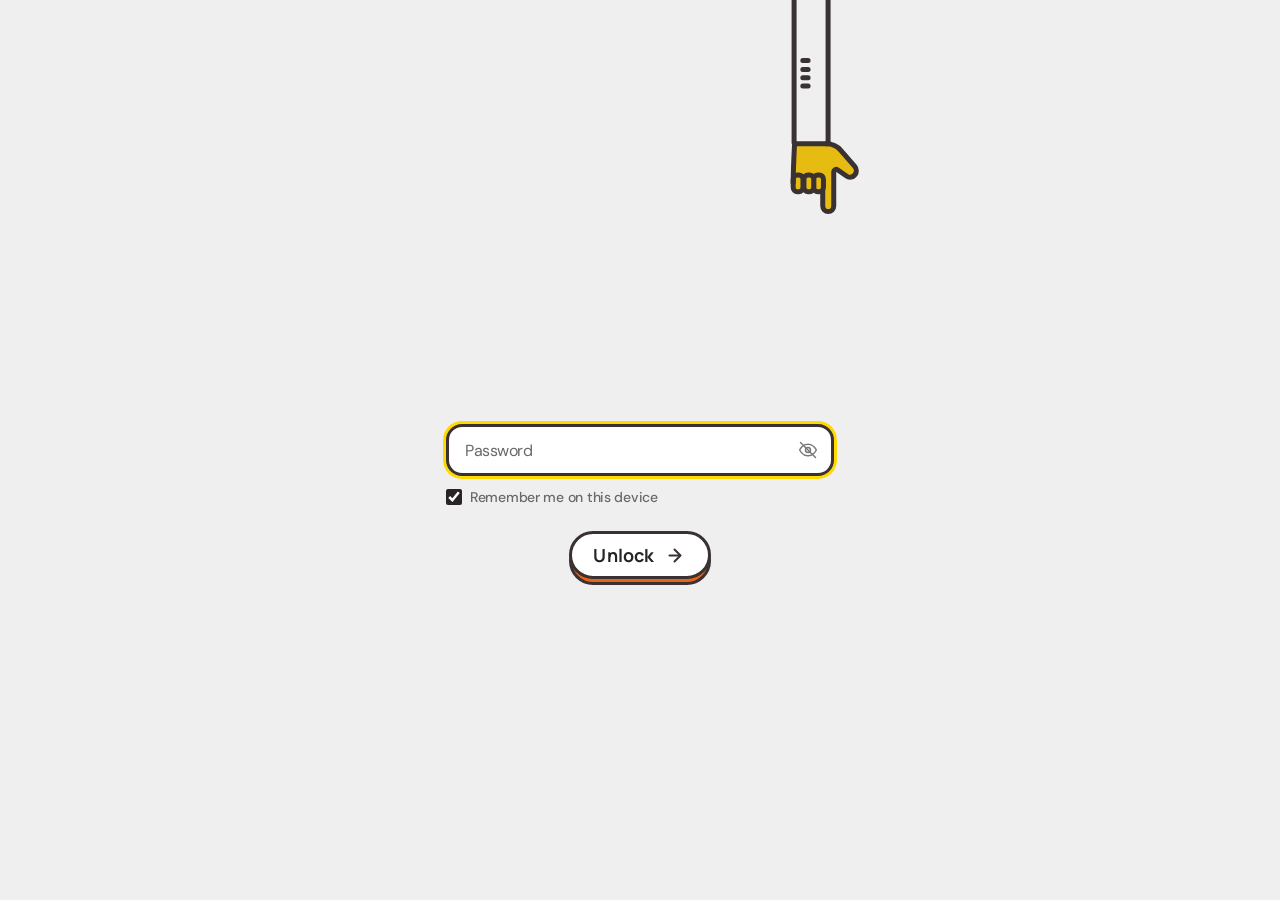
==== index.html @ fb19a721 "Publish encrypted build (2026-10-28 05:25)" ====
<!doctype html>
<html lang="en" class="staticrypt-html">
<head>
<meta charset="utf-8">
<meta name="viewport" content="width=device-width, initial-scale=1">
<meta name="robots" content="noindex, nofollow, noarchive, nosnippet, noimageindex">
<meta name="robots" content="noai, noimageai">
<title>Inken — Portfolio</title>
<link rel="preconnect" href="https://fonts.googleapis.com">
<link rel="preconnect" href="https://fonts.gstatic.com" crossorigin>
<link rel="stylesheet" href="https://fonts.googleapis.com/css2?family=DM+Sans:opsz,wght@9..40,400;9..40,500;9..40,600&family=Gabarito:wght@500;600;700&family=Manrope:wght@700&display=swap">
<link rel="stylesheet" href="css/tokens.css">
<link rel="stylesheet" href="css/typography.css">
<link rel="stylesheet" href="css/buttons.css">
<style>
  /* Layout follows Figma "password" (577:177): an arm reaches down from the top
     of the screen and points at the password field. */
  .hidden { display: none !important; }
  .sr-only { position: absolute; width: 1px; height: 1px; margin: -1px; overflow: hidden; clip: rect(0 0 0 0); white-space: nowrap; }
  body {
    position: relative;
    min-height: 100vh;
    min-height: 100dvh;
    background: var(--bg-main);
    overflow-x: hidden;
  }

  /* The password field sits at the vertical centre of the screen (52px tall,
     so the gate starts 26px above the middle); everything else hangs off it. */
  .gate {
    position: absolute;
    left: 50%;
    top: 50%;
    transform: translate(-50%, -26px);
    width: min(388px, 100vw - 32px);
    padding-bottom: 48px;
  }

  /* Arm: 369×378 drawing above the field; its wrist sits 16px in from the
     field's left edge. The tube's first segment is stretched up to the top
     of the screen in JS. */
  .arm {
    position: absolute;
    left: calc(100% * 16.2 / 388);
    bottom: calc(100% + 14px);
    display: block;
    width: calc(100% * 369.413 / 388);
    height: auto;
    aspect-ratio: 369.413 / 378;
    overflow: visible;
  }

  .field { position: relative; }
  .field input {
    width: 100%; box-sizing: border-box; height: 52px; padding: 0 52px 0 16px;
    font: inherit; font-size: var(--text-body-size); font-weight: var(--weight-regular);
    letter-spacing: var(--text-body-ls); color: var(--fg-header);
    background: var(--bg-white);
    border: 3px solid var(--fg-stroke); border-radius: 16px; outline: none;
  }
  .field input::placeholder { color: var(--fg-body); }
  .field input:focus-visible { box-shadow: 0 0 0 3px var(--brand-yellow-1); }
  .field input[aria-invalid="true"] { border-color: var(--brand-orange-1); }
  .eye {
    position: absolute; top: 0; right: 0; width: 52px; height: 52px;
    border: 0; background: none; cursor: pointer; color: var(--fg-subtitle);
    display: grid; place-items: center;
  }
  .eye:hover { color: var(--fg-header); }
  .eye svg { width: 20px; height: 20px; }
  .eye:focus-visible { outline: 2px solid var(--brand-blue-1); outline-offset: -6px; border-radius: 12px; }

  .error { margin: 8px 0 0; color: var(--brand-orange-1); }
  .error a { color: inherit; text-decoration: underline; text-underline-offset: 2px; }

  .remember { display: flex; align-items: center; gap: 8px; margin-top: 12px; cursor: pointer; }
  .remember input { width: 16px; height: 16px; margin: 0; accent-color: var(--fg-header); }

  .actions { display: flex; justify-content: center; margin-top: 25px; }
  .submit:disabled { opacity: .4; cursor: not-allowed; }

  .loading { position: fixed; inset: 0; display: grid; place-items: center; }
  .spinner { width: 28px; height: 28px; border: 3px solid var(--bg-enhance); border-top-color: var(--fg-header); border-radius: 50%; animation: spin 0.8s linear infinite; }
  @keyframes spin { to { transform: rotate(360deg); } }

</style>
</head>
<body class="staticrypt-body">
  <div id="staticrypt_loading" class="loading"><div class="spinner" aria-label="Loading"></div></div>

  <main id="staticrypt_content" class="gate hidden">
    <h1 class="sr-only">Inken — Portfolio</h1>
    <p class="sr-only">This portfolio contains confidential work. Enter the password to continue.</p>

    <svg class="arm" id="arm" viewBox="0 0 369.413 378" fill="none" aria-hidden="true">
      <!-- tube: a dark stroke with a background-coloured stroke inside reads as an outlined tube -->
      <path class="tube" pathLength="1" stroke="#3A3232" stroke-width="39"/>
      <path class="tube" pathLength="1" stroke="#EFEFEF" stroke-width="29"/>
      <!-- stripes on the tube, revealed as the hand passes them -->
      <g class="stripes" stroke="#3A3232" stroke-width="5" stroke-linecap="round">
        <g><path d="M346.1 53.9164H340.828M346.1 45.8578H340.828M346.1 37.4242H340.828M346.1 28.5004H340.828"/></g>
        <g><path d="M320.244 256.5V261.772M312.186 256.5V261.772M303.752 256.5V261.772M294.828 256.5V261.772"/></g>
        <g><path d="M24.0283 273.56H29.2995M24.0283 281.619H29.2995M24.0283 290.052H29.2995M24.0283 298.976H29.2995"/></g>
      </g>
      <!-- hand, drawn with its wrist centre at the origin, pointing down (+y) -->
      <g id="hand"><g id="hand-poke"><g transform="translate(-20.4 -307.7)" stroke="#3A3232" stroke-width="5" stroke-linecap="round" stroke-linejoin="round">
        <rect x="1.8285" y="307.007" width="33.5749" height="31.5604" fill="#E6BC12" stroke="none"/>
        <path d="M35.3492 307.679L35.6079 307.679C41.2395 307.679 46.5991 310.144 50.3203 314.458L64.0444 330.326C66.041 332.636 66.1537 336.07 64.3097 338.515C62.2733 341.203 58.5322 341.813 55.7795 339.896L46.8047 333.645C45.2128 332.541 43.057 333.699 43.057 335.663L43.057 369.879C43.057 372.987 40.5894 375.5 37.5514 375.5C34.5068 375.5 32.0459 372.981 32.0459 369.879L32.0459 354.85" fill="#E6BC12"/>
        <path d="M27.1639 355.53L28.5472 355.53C30.8687 355.53 32.7508 353.648 32.7508 351.326L32.7508 342.986C32.7508 340.664 30.8687 338.782 28.5472 338.782L27.1639 338.782C24.8423 338.782 22.9603 340.664 22.9603 342.986L22.9603 351.326C22.9603 353.648 24.8423 355.53 27.1639 355.53Z" fill="#E6BC12"/>
        <path d="M17.4475 355.53L18.8308 355.53C21.1524 355.53 23.0344 353.648 23.0344 351.326L23.0344 342.986C23.0344 340.664 21.1524 338.782 18.8308 338.782L17.4475 338.782C15.1259 338.782 13.244 340.664 13.244 342.986L13.244 351.326C13.244 353.648 15.1259 355.53 17.4475 355.53Z" fill="#E6BC12"/>
        <path d="M6.70354 355.53L8.08686 355.53C10.4084 355.53 12.2904 353.648 12.2904 351.326L12.2904 342.986C12.2904 340.664 10.4084 338.782 8.08687 338.782L6.70354 338.782C4.38197 338.782 2.5 340.664 2.5 342.986L2.5 351.326C2.5 353.648 4.38197 355.53 6.70354 355.53Z" fill="#E6BC12"/>
        <path d="M3.843 308.35C3.39533 316.856 2.5 336.687 2.5 347.969" stroke-linecap="butt"/>
        <path d="M3.843 307.679H37.0039" />
      </g></g></g>
    </svg>

    <form id="staticrypt-form" action="#" method="post" novalidate>
      <div class="field">
        <input id="staticrypt-password" type="password" name="password"
               placeholder="Password" aria-label="Password"
               autocomplete="current-password">
        <button type="button" class="eye" id="toggle" aria-label="Show password" title="Show password">
          <svg viewBox="0 0 20 20" fill="none" stroke="currentColor" stroke-width="1.46" stroke-linecap="round" stroke-linejoin="round" aria-hidden="true">
            <path d="M1.667 10s2.916-5.833 8.333-5.833S18.332 10 18.332 10s-2.916 5.833-8.333 5.833S1.667 10 1.667 10Z"/><circle cx="10" cy="10" r="2.5"/>
            <line id="eye-slash" x1="2.5" y1="2.5" x2="17.5" y2="17.5"/>
          </svg>
        </button>
      </div>
      <p id="error" class="error t-label2 hidden" role="alert">That password isn't right. Please try again.</p>
      <p id="insecure" class="error t-label2 hidden" role="alert">This page needs a secure connection to unlock. <a id="secure-link" href="#">Open the secure (https) version</a>.</p>

      <label id="staticrypt-remember-label" class="remember t-label2 hidden">
        <input id="staticrypt-remember" type="checkbox" name="remember" checked>
        Remember me on this device
      </label>

      <div class="actions">
        <button type="submit" class="btn btn--sm submit">Unlock <svg class="btn__icon" viewBox="0 0 24 24" fill="none" stroke="currentColor" stroke-width="2" stroke-linecap="round" stroke-linejoin="round" aria-hidden="true"><path d="M6.5 12.5h10"/><path d="M11.5 6.5l6 6-6 6"/></svg></button>
      </div>
    </form>
  </main>

<script>
  // filled in by staticrypt at build time
  const staticryptInitiator = ((function(){
  const exports = {};
  const cryptoEngine = ((function(){
  const exports = {};
  const { subtle } = crypto;

const IV_BITS = 16 * 8;
const HEX_BITS = 4;
const ENCRYPTION_ALGO = "AES-CBC";

/**
 * Translates between utf8 encoded hexadecimal strings
 * and Uint8Array bytes.
 */
const HexEncoder = {
    /**
     * hex string -> bytes
     * @param {string} hexString
     * @returns {Uint8Array}
     */
    parse: function (hexString) {
        if (hexString.length % 2 !== 0) throw "Invalid hexString";
        const arrayBuffer = new Uint8Array(hexString.length / 2);

        for (let i = 0; i < hexString.length; i += 2) {
            const byteValue = parseInt(hexString.substring(i, i + 2), 16);
            if (isNaN(byteValue)) {
                throw "Invalid hexString";
            }
            arrayBuffer[i / 2] = byteValue;
        }
        return arrayBuffer;
    },

    /**
     * bytes -> hex string
     * @param {Uint8Array} bytes
     * @returns {string}
     */
    stringify: function (bytes) {
        const hexBytes = [];

        for (let i = 0; i < bytes.length; ++i) {
            let byteString = bytes[i].toString(16);
            if (byteString.length < 2) {
                byteString = "0" + byteString;
            }
            hexBytes.push(byteString);
        }
        return hexBytes.join("");
    },
};

/**
 * Translates between utf8 strings and Uint8Array bytes.
 */
const UTF8Encoder = {
    parse: function (str) {
        return new TextEncoder().encode(str);
    },

    stringify: function (bytes) {
        return new TextDecoder().decode(bytes);
    },
};

/**
 * Salt and encrypt a msg with a password.
 */
async function encrypt(msg, hashedPassword) {
    // Must be 16 bytes, unpredictable, and preferably cryptographically random. However, it need not be secret.
    // https://developer.mozilla.org/en-US/docs/Web/API/SubtleCrypto/encrypt#parameters
    const iv = crypto.getRandomValues(new Uint8Array(IV_BITS / 8));

    const key = await subtle.importKey("raw", HexEncoder.parse(hashedPassword), ENCRYPTION_ALGO, false, ["encrypt"]);

    const encrypted = await subtle.encrypt(
        {
            name: ENCRYPTION_ALGO,
            iv: iv,
        },
        key,
        UTF8Encoder.parse(msg)
    );

    // iv will be 32 hex characters, we prepend it to the ciphertext for use in decryption
    return HexEncoder.stringify(iv) + HexEncoder.stringify(new Uint8Array(encrypted));
}
exports.encrypt = encrypt;

/**
 * Decrypt a salted msg using a password.
 *
 * @param {string} encryptedMsg
 * @param {string} hashedPassword
 * @returns {Promise<string>}
 */
async function decrypt(encryptedMsg, hashedPassword) {
    const ivLength = IV_BITS / HEX_BITS;
    const iv = HexEncoder.parse(encryptedMsg.substring(0, ivLength));
    const encrypted = encryptedMsg.substring(ivLength);

    const key = await subtle.importKey("raw", HexEncoder.parse(hashedPassword), ENCRYPTION_ALGO, false, ["decrypt"]);

    const outBuffer = await subtle.decrypt(
        {
            name: ENCRYPTION_ALGO,
            iv: iv,
        },
        key,
        HexEncoder.parse(encrypted)
    );

    return UTF8Encoder.stringify(new Uint8Array(outBuffer));
}
exports.decrypt = decrypt;

/**
 * Salt and hash the password so it can be stored in localStorage without opening a password reuse vulnerability.
 *
 * @param {string} password
 * @param {string} salt
 * @returns {Promise<string>}
 */
async function hashPassword(password, salt) {
    // we hash the password in multiple steps, each adding more iterations. This is because we used to allow less
    // iterations, so for backward compatibility reasons, we need to support going from that to more iterations.
    let hashedPassword = await hashLegacyRound(password, salt);

    hashedPassword = await hashSecondRound(hashedPassword, salt);

    return hashThirdRound(hashedPassword, salt);
}
exports.hashPassword = hashPassword;

/**
 * This hashes the password with 1k iterations. This is a low number, we need this function to support backwards
 * compatibility.
 *
 * @param {string} password
 * @param {string} salt
 * @returns {Promise<string>}
 */
function hashLegacyRound(password, salt) {
    return pbkdf2(password, salt, 1000, "SHA-1");
}
exports.hashLegacyRound = hashLegacyRound;

/**
 * Add a second round of iterations. This is because we used to use 1k, so for backwards compatibility with
 * remember-me/autodecrypt links, we need to support going from that to more iterations.
 *
 * @param hashedPassword
 * @param salt
 * @returns {Promise<string>}
 */
function hashSecondRound(hashedPassword, salt) {
    return pbkdf2(hashedPassword, salt, 14000, "SHA-256");
}
exports.hashSecondRound = hashSecondRound;

/**
 * Add a third round of iterations to bring total number to 600k. This is because we used to use 1k, then 15k, so for
 * backwards compatibility with remember-me/autodecrypt links, we need to support going from that to more iterations.
 *
 * @param hashedPassword
 * @param salt
 * @returns {Promise<string>}
 */
function hashThirdRound(hashedPassword, salt) {
    return pbkdf2(hashedPassword, salt, 585000, "SHA-256");
}
exports.hashThirdRound = hashThirdRound;

/**
 * Salt and hash the password so it can be stored in localStorage without opening a password reuse vulnerability.
 *
 * @param {string} password
 * @param {string} salt
 * @param {int} iterations
 * @param {string} hashAlgorithm
 * @returns {Promise<string>}
 */
async function pbkdf2(password, salt, iterations, hashAlgorithm) {
    const key = await subtle.importKey("raw", UTF8Encoder.parse(password), "PBKDF2", false, ["deriveBits"]);

    const keyBytes = await subtle.deriveBits(
        {
            name: "PBKDF2",
            hash: hashAlgorithm,
            iterations,
            salt: UTF8Encoder.parse(salt),
        },
        key,
        256
    );

    return HexEncoder.stringify(new Uint8Array(keyBytes));
}

function generateRandomSalt() {
    const bytes = crypto.getRandomValues(new Uint8Array(128 / 8));

    return HexEncoder.stringify(new Uint8Array(bytes));
}
exports.generateRandomSalt = generateRandomSalt;

async function signMessage(hashedPassword, message) {
    const key = await subtle.importKey(
        "raw",
        HexEncoder.parse(hashedPassword),
        {
            name: "HMAC",
            hash: "SHA-256",
        },
        false,
        ["sign"]
    );
    const signature = await subtle.sign("HMAC", key, UTF8Encoder.parse(message));

    return HexEncoder.stringify(new Uint8Array(signature));
}
exports.signMessage = signMessage;

function getRandomAlphanum() {
    const possibleCharacters = "abcdefghijklmnopqrstuvwxyzABCDEFGHIJKLMNOPQRSTUVWXYZ0123456789";

    let byteArray;
    let parsedInt;

    // Keep generating new random bytes until we get a value that falls
    // within a range that can be evenly divided by possibleCharacters.length
    do {
        byteArray = crypto.getRandomValues(new Uint8Array(1));
        // extract the lowest byte to get an int from 0 to 255 (probably unnecessary, since we're only generating 1 byte)
        parsedInt = byteArray[0] & 0xff;
    } while (parsedInt >= 256 - (256 % possibleCharacters.length));

    // Take the modulo of the parsed integer to get a random number between 0 and totalLength - 1
    const randomIndex = parsedInt % possibleCharacters.length;

    return possibleCharacters[randomIndex];
}

/**
 * Generate a random string of a given length.
 *
 * @param {int} length
 * @returns {string}
 */
function generateRandomString(length) {
    let randomString = "";

    for (let i = 0; i < length; i++) {
        randomString += getRandomAlphanum();
    }

    return randomString;
}
exports.generateRandomString = generateRandomString;

  return exports;
})());
const codec = ((function(){
  const exports = {};
  /**
 * Initialize the codec with the provided cryptoEngine - this return functions to encode and decode messages.
 *
 * @param cryptoEngine - the engine to use for encryption / decryption
 */
function init(cryptoEngine) {
    const exports = {};

    /**
     * Top-level function for encoding a message.
     * Includes password hashing, encryption, and signing.
     *
     * @param {string} msg
     * @param {string} password
     * @param {string} salt
     *
     * @returns {string} The encoded text
     */
    async function encode(msg, password, salt) {
        const hashedPassword = await cryptoEngine.hashPassword(password, salt);

        const encrypted = await cryptoEngine.encrypt(msg, hashedPassword);

        // we use the hashed password in the HMAC because this is effectively what will be used a password (so we can store
        // it in localStorage safely, we don't use the clear text password)
        const hmac = await cryptoEngine.signMessage(hashedPassword, encrypted);

        return hmac + encrypted;
    }
    exports.encode = encode;

    /**
     * Encode using a password that has already been hashed. This is useful to encode multiple messages in a row, that way
     * we don't need to hash the password multiple times.
     *
     * @param {string} msg
     * @param {string} hashedPassword
     *
     * @returns {string} The encoded text
     */
    async function encodeWithHashedPassword(msg, hashedPassword) {
        const encrypted = await cryptoEngine.encrypt(msg, hashedPassword);

        // we use the hashed password in the HMAC because this is effectively what will be used a password (so we can store
        // it in localStorage safely, we don't use the clear text password)
        const hmac = await cryptoEngine.signMessage(hashedPassword, encrypted);

        return hmac + encrypted;
    }
    exports.encodeWithHashedPassword = encodeWithHashedPassword;

    /**
     * Top-level function for decoding a message.
     * Includes signature check and decryption.
     *
     * @param {string} signedMsg
     * @param {string} hashedPassword
     * @param {string} salt
     * @param {int} backwardCompatibleAttempt
     * @param {string} originalPassword
     *
     * @returns {Object} {success: true, decoded: string} | {success: false, message: string}
     */
    async function decode(signedMsg, hashedPassword, salt, backwardCompatibleAttempt = 0, originalPassword = "") {
        const encryptedHMAC = signedMsg.substring(0, 64);
        const encryptedMsg = signedMsg.substring(64);
        const decryptedHMAC = await cryptoEngine.signMessage(hashedPassword, encryptedMsg);

        if (decryptedHMAC !== encryptedHMAC) {
            // we have been raising the number of iterations in the hashing algorithm multiple times, so to support the old
            // remember-me/autodecrypt links we need to try bringing the old hashes up to speed.
            originalPassword = originalPassword || hashedPassword;
            if (backwardCompatibleAttempt === 0) {
                const updatedHashedPassword = await cryptoEngine.hashThirdRound(originalPassword, salt);

                return decode(signedMsg, updatedHashedPassword, salt, backwardCompatibleAttempt + 1, originalPassword);
            }
            if (backwardCompatibleAttempt === 1) {
                let updatedHashedPassword = await cryptoEngine.hashSecondRound(originalPassword, salt);
                updatedHashedPassword = await cryptoEngine.hashThirdRound(updatedHashedPassword, salt);

                return decode(signedMsg, updatedHashedPassword, salt, backwardCompatibleAttempt + 1, originalPassword);
            }

            return { success: false, message: "Signature mismatch" };
        }

        return {
            success: true,
            decoded: await cryptoEngine.decrypt(encryptedMsg, hashedPassword),
        };
    }
    exports.decode = decode;

    return exports;
}
exports.init = init;

  return exports;
})());
const decode = codec.init(cryptoEngine).decode;

/**
 * Initialize the staticrypt module, that exposes functions callbable by the password_template.
 *
 * @param {{
 *  staticryptEncryptedMsgUniqueVariableName: string,
 *  isRememberEnabled: boolean,
 *  rememberDurationInDays: number,
 *  staticryptSaltUniqueVariableName: string,
 * }} staticryptConfig - object of data that is stored on the password_template at encryption time.
 *
 * @param {{
 *  rememberExpirationKey: string,
 *  rememberPassphraseKey: string,
 *  replaceHtmlCallback: function,
 *  clearLocalStorageCallback: function,
 * }} templateConfig - object of data that can be configured by a custom password_template.
 */
function init(staticryptConfig, templateConfig) {
    const exports = {};

    /**
     * Decrypt our encrypted page, replace the whole HTML.
     *
     * @param {string} hashedPassword
     * @returns {Promise<boolean>}
     */
    async function decryptAndReplaceHtml(hashedPassword) {
        const { staticryptEncryptedMsgUniqueVariableName, staticryptSaltUniqueVariableName } = staticryptConfig;
        const { replaceHtmlCallback } = templateConfig;

        const result = await decode(
            staticryptEncryptedMsgUniqueVariableName,
            hashedPassword,
            staticryptSaltUniqueVariableName
        );
        if (!result.success) {
            return false;
        }
        const plainHTML = result.decoded;

        // if the user configured a callback call it, otherwise just replace the whole HTML
        if (typeof replaceHtmlCallback === "function") {
            replaceHtmlCallback(plainHTML);
        } else {
            document.write(plainHTML);
            document.close();
        }

        return true;
    }

    /**
     * Attempt to decrypt the page and replace the whole HTML.
     *
     * @param {string} password
     * @param {boolean} isRememberChecked
     *
     * @returns {Promise<{isSuccessful: boolean, hashedPassword?: string}>} - we return an object, so that if we want to
     *   expose more information in the future we can do it without breaking the password_template
     */
    async function handleDecryptionOfPage(password, isRememberChecked) {
        const { staticryptSaltUniqueVariableName } = staticryptConfig;

        // decrypt and replace the whole page
        const hashedPassword = await cryptoEngine.hashPassword(password, staticryptSaltUniqueVariableName);
        return handleDecryptionOfPageFromHash(hashedPassword, isRememberChecked);
    }
    exports.handleDecryptionOfPage = handleDecryptionOfPage;

    async function handleDecryptionOfPageFromHash(hashedPassword, isRememberChecked) {
        const { isRememberEnabled, rememberDurationInDays } = staticryptConfig;
        const { rememberExpirationKey, rememberPassphraseKey } = templateConfig;

        const isDecryptionSuccessful = await decryptAndReplaceHtml(hashedPassword);

        if (!isDecryptionSuccessful) {
            return {
                isSuccessful: false,
                hashedPassword,
            };
        }

        // remember the hashedPassword and set its expiration if necessary
        if (isRememberEnabled && isRememberChecked) {
            window.localStorage.setItem(rememberPassphraseKey, hashedPassword);

            // set the expiration if the duration isn't 0 (meaning no expiration)
            if (rememberDurationInDays > 0) {
                window.localStorage.setItem(
                    rememberExpirationKey,
                    (new Date().getTime() + rememberDurationInDays * 24 * 60 * 60 * 1000).toString()
                );
            }
        }

        return {
            isSuccessful: true,
            hashedPassword,
        };
    }
    exports.handleDecryptionOfPageFromHash = handleDecryptionOfPageFromHash;

    /**
     * Clear localstorage from staticrypt related values
     */
    function clearLocalStorage() {
        const { clearLocalStorageCallback, rememberExpirationKey, rememberPassphraseKey } = templateConfig;

        if (typeof clearLocalStorageCallback === "function") {
            clearLocalStorageCallback();
        } else {
            localStorage.removeItem(rememberPassphraseKey);
            localStorage.removeItem(rememberExpirationKey);
        }
    }

    async function handleDecryptOnLoad() {
        let isSuccessful = await decryptOnLoadFromUrl();

        if (!isSuccessful) {
            isSuccessful = await decryptOnLoadFromRememberMe();
        }

        return { isSuccessful };
    }
    exports.handleDecryptOnLoad = handleDecryptOnLoad;

    /**
     * Clear storage if we are logging out
     *
     * @returns {boolean} - whether we logged out
     */
    function logoutIfNeeded() {
        const logoutKey = "staticrypt_logout";

        // handle logout through query param
        const queryParams = new URLSearchParams(window.location.search);
        if (queryParams.has(logoutKey)) {
            clearLocalStorage();
            return true;
        }

        // handle logout through URL fragment
        const hash = window.location.hash.substring(1);
        if (hash.includes(logoutKey)) {
            clearLocalStorage();
            return true;
        }

        return false;
    }

    /**
     * To be called on load: check if we want to try to decrypt and replace the HTML with the decrypted content, and
     * try to do it if needed.
     *
     * @returns {Promise<boolean>} true if we derypted and replaced the whole page, false otherwise
     */
    async function decryptOnLoadFromRememberMe() {
        const { rememberDurationInDays } = staticryptConfig;
        const { rememberExpirationKey, rememberPassphraseKey } = templateConfig;

        // if we are login out, terminate
        if (logoutIfNeeded()) {
            return false;
        }

        // if there is expiration configured, check if we're not beyond the expiration
        if (rememberDurationInDays && rememberDurationInDays > 0) {
            const expiration = localStorage.getItem(rememberExpirationKey),
                isExpired = expiration && new Date().getTime() > parseInt(expiration);

            if (isExpired) {
                clearLocalStorage();
                return false;
            }
        }

        const hashedPassword = localStorage.getItem(rememberPassphraseKey);

        if (hashedPassword) {
            // try to decrypt
            const isDecryptionSuccessful = await decryptAndReplaceHtml(hashedPassword);

            // if the decryption is unsuccessful the password might be wrong - silently clear the saved data and let
            // the user fill the password form again
            if (!isDecryptionSuccessful) {
                clearLocalStorage();
                return false;
            }

            return true;
        }

        return false;
    }

    async function decryptOnLoadFromUrl() {
        const passwordKey = "staticrypt_pwd";
        const rememberMeKey = "remember_me";

        // try to get the password from the query param (for backward compatibility - we now want to avoid this method,
        // since it sends the hashed password to the server which isn't needed)
        const queryParams = new URLSearchParams(window.location.search);
        const hashedPasswordQuery = queryParams.get(passwordKey);
        const rememberMeQuery = queryParams.get(rememberMeKey);

        const urlFragment = window.location.hash.substring(1);
        // get the password from the url fragment
        const hashedPasswordRegexMatch = urlFragment.match(new RegExp(passwordKey + "=([^&]*)"));
        const hashedPasswordFragment = hashedPasswordRegexMatch ? hashedPasswordRegexMatch[1] : null;
        const rememberMeFragment = urlFragment.includes(rememberMeKey);

        const hashedPassword = hashedPasswordFragment || hashedPasswordQuery;
        const rememberMe = rememberMeFragment || rememberMeQuery;

        if (hashedPassword) {
            return handleDecryptionOfPageFromHash(hashedPassword, rememberMe);
        }

        return false;
    }

    return exports;
}
exports.init = init;

  return exports;
})());
  const templateToggleAltShow = "Show password",
      templateToggleAltHide = "Hide password",
      isRememberEnabled = true,
      staticryptConfig = {"staticryptEncryptedMsgUniqueVariableName":"[base64]","isRememberEnabled":true,"rememberDurationInDays":30,"staticryptSaltUniqueVariableName":"8416d9dc185514ecc7b9c62ba1b47d3d"};

  const staticrypt = staticryptInitiator.init(staticryptConfig, {
    rememberExpirationKey: "staticrypt_expiration",
    rememberPassphraseKey: "staticrypt_passphrase",
    replaceHtmlCallback: null,
    clearLocalStorageCallback: null,
  });

  const input = document.getElementById("staticrypt-password");
  const error = document.getElementById("error");
  const reduceMotion = window.matchMedia("(prefers-reduced-motion: reduce)").matches;

  // ---------- Arm: the hand travels down the tube like a snake ----------
  const arm = (() => {
    const svg = document.getElementById("arm");
    const tubes = [...svg.querySelectorAll(".tube")];
    const hand = document.getElementById("hand");
    const poke = document.getElementById("hand-poke");
    const stripes = [...svg.querySelectorAll(".stripes > g")];
    const VIEW_W = 369.413;
    let length = 0, stripeAt = [], progress = 0;

    // Centre line of the tube: down from above the screen, round the corner,
    // left along the bottom, and down into the wrist.
    function layout() {
      const box = svg.getBoundingClientRect();
      const scale = box.width / VIEW_W;
      const top = -((box.top + window.scrollY) / scale) - 20;
      const d = `M349.1 ${top.toFixed(1)} V233.3 A20 20 0 0 1 329.1 253.3 H37.4 A17 17 0 0 0 20.4 270.3 V307.7`;
      tubes.forEach(t => t.setAttribute("d", d));
      length = tubes[0].getTotalLength();
      // where along the tube each stripe sits, so it appears as the hand goes past
      stripeAt = stripes.map(g => {
        const b = g.getBBox(), cx = b.x + b.width / 2, cy = b.y + b.height / 2;
        let best = 0, bestDist = Infinity;
        for (let i = 0; i <= 400; i++) {
          const p = tubes[0].getPointAtLength(length * i / 400);
          const dist = (p.x - cx) ** 2 + (p.y - cy) ** 2;
          if (dist < bestDist) { bestDist = dist; best = i / 400; }
        }
        return best;
      });
      draw(progress);
    }

    function draw(p) {
      progress = p;
      tubes.forEach(t => { t.style.strokeDasharray = "1 1"; t.style.strokeDashoffset = String(1 - p); });
      stripes.forEach((g, i) => { g.style.opacity = p >= stripeAt[i] ? 1 : 0; });
      const at = Math.max(0.5, length * p);
      const a = tubes[0].getPointAtLength(at - 0.5), b = tubes[0].getPointAtLength(at);
      const angle = Math.atan2(b.y - a.y, b.x - a.x) * 180 / Math.PI - 90;  // hand points along the tube
      hand.setAttribute("transform", `translate(${b.x.toFixed(2)} ${b.y.toFixed(2)}) rotate(${angle.toFixed(2)})`);
    }

    const ease = t => t < .5 ? 4 * t * t * t : 1 - Math.pow(-2 * t + 2, 3) / 2;  // easeInOutCubic

    function play(onDone) {
      layout();
      if (reduceMotion) { draw(1); onDone && onDone(); return; }
      const DURATION = 2800, start = performance.now();
      const step = now => {
        const t = Math.min(1, (now - start) / DURATION);
        draw(ease(t));
        if (t < 1) return requestAnimationFrame(step);
        // two little pokes at the field
        poke.animate([
          { transform: "translateY(0)" }, { transform: "translateY(7px)" }, { transform: "translateY(0)" },
          { transform: "translateY(5px)" }, { transform: "translateY(0)" },
        ], { duration: 650, easing: "ease-in-out" });
        onDone && onDone();
      };
      draw(0);
      requestAnimationFrame(step);
    }

    window.addEventListener("resize", () => { if (length) layout(); });
    return { play };
  })();

  // Decryption uses the browser's Web Crypto API, which only exists on https
  // (and localhost). On plain http it is missing, so say so instead of failing silently.
  const canDecrypt = !!(window.crypto && window.crypto.subtle);

  function showForm() {
    document.getElementById("staticrypt_loading").classList.add("hidden");
    const gate = document.getElementById("staticrypt_content");
    gate.classList.remove("hidden");
    if (isRememberEnabled) document.getElementById("staticrypt-remember-label").classList.remove("hidden");
    if (!canDecrypt) {
      document.getElementById("secure-link").href = "https://" + location.host + location.pathname;
      document.getElementById("insecure").classList.remove("hidden");
      document.querySelector("#staticrypt-form .submit").disabled = true;
    }
    // The form is usable straight away; the hand takes its time on the way down
    if (canDecrypt) input.focus({ preventScroll: true });
    arm.play();
  }

  window.onload = async function () {
    if (!canDecrypt) return showForm();
    try {
      const { isSuccessful } = await staticrypt.handleDecryptOnLoad();
      if (!isSuccessful) showForm();
    } catch (err) {
      showForm();
    }
  };

  const toggle = document.getElementById("toggle");
  toggle.addEventListener("click", function () {
    const show = input.type === "password";
    input.type = show ? "text" : "password";
    document.getElementById("eye-slash").style.display = show ? "none" : "";
    const label = show ? templateToggleAltHide : templateToggleAltShow;
    toggle.setAttribute("aria-label", label);
    toggle.title = label;
  });

  input.addEventListener("input", function () {
    error.classList.add("hidden");
    input.removeAttribute("aria-invalid");
  });

  document.getElementById("staticrypt-form").addEventListener("submit", async function (e) {
    e.preventDefault();
    const remember = document.getElementById("staticrypt-remember").checked;
    let isSuccessful = false;
    try {
      ({ isSuccessful } = await staticrypt.handleDecryptionOfPage(input.value, remember));
    } catch (err) {
      isSuccessful = false;
    }
    if (!isSuccessful) {
      error.classList.remove("hidden");
      input.setAttribute("aria-invalid", "true");
      input.select();
    }
  });
</script>
</body>
</html>
---- css/tokens.css ----
/* =========================================================
   Portfolio Design System — tokens
   Source: Figma "My design system" (Font frame 1:662, Color frame 1:884)
   ========================================================= */

/* Fonts (DM Sans, Gabarito, Manrope, Poppins) are loaded by a <link> in each page's <head>,
   not @import here, so the browser can fetch them without waiting for this file. */

:root {
  /* ---------- Fonts ---------- */
  --font-sans:    "DM Sans", system-ui, -apple-system, "Segoe UI", sans-serif; /* body, labels */
  --font-display: "Gabarito", var(--font-sans);                                /* deco1–3, title1–3, title5 */
  --font-cta:     "Manrope", var(--font-sans);                                /* buttons */
  --font-submark: "Poppins", var(--font-sans);                                /* section labels (Web-submark) */

  /* ---------- Foreground ---------- */
  --fg-header:     #292424; /* Headers   · Figma: Foreground/primary */
  --fg-stroke:     #3A3232; /* Stroke    · Figma: Foreground/secondary-illustration */
  --fg-subheader:  #595454; /* Subheader · Figma: Foreground/third */
  --fg-body:       #696969; /* Body      · Figma: Foreground/body */
  --fg-subtitle:   #777777; /* Subtitle */
  --fg-notes:      #969592; /* Notes */
  --fg-g1:         #181818; /* Section headings on color sheet · Figma: g1 */

  /* ---------- Background ---------- */
  --bg-white:       #FFFFFF; /* White */
  --bg-detail:      #F5F5F5; /* Detail page backfill · Figma: Background/project */
  --bg-main:        #EFEFEF; /* Main page backfill */
  --bg-secondary:   #E5E5E5; /* Secondary section */
  --bg-enhance:     #CBCBCB; /* Enhancement part     · Figma: Background/third */
  --bg-dark:        #1C1C1C; /* Main page BG for dark page */
  --background-dark: #3F3D3D; /* Card surface on dark pages */

  /* ---------- Branding / highlight ---------- */
  --brand-yellow-1: #FFD900; /* Yellow decoration · Figma: Branding/main */
  --brand-yellow-2: #E6BC12;
  --brand-orange-1: #E9641B; /* Figma: Branding/orange main */
  --brand-orange-2: #FF8D4E;
  --brand-blue-1:   #4B5DFF;
  --brand-blue-2:   #7CB0FE;
  --brand-yahoo-1:  #7D2EFF; /* Figma: Branding/purple 1 */
  --brand-dark:     #DCCCFF; /* Brand purple on dark pages */
  --brand-siemens-1:#009A9F;

  /* ---------- Type scale (Figma text styles "All/*") ---------- */
  /* Figma letter-spacing % → em (e.g. -3% = -0.03em)              */
  --text-deco1-size: 128px;    --text-deco1-lh: 100px;    --text-deco1-ls: -0.03em;
  --text-deco2-size: 96px;     --text-deco2-lh: 100px;    --text-deco2-ls: -0.03em;
  --text-deco3-size: 64px;     --text-deco3-lh: 100px;    --text-deco3-ls: 0;
  --text-title1-size: 40px;    --text-title1-lh: 46px;    --text-title1-ls: -0.01em;
  --text-title2-size: 32px;    --text-title2-lh: 36px;    --text-title2-ls: -0.01em;
  --text-title3-size: 24px;    --text-title3-lh: 28px;    --text-title3-ls: -0.015em;
  --text-title4-size: 20px;    --text-title4-lh: 24px;    --text-title4-ls: -0.02em;
  --text-title5-size: 18px;    --text-title5-lh: 24px;    --text-title5-ls: -0.03em;
  --text-headline-size: 18px;  --text-headline-lh: 24px;  --text-headline-ls: -0.03em;
  --text-body-size: 16px;      --text-body-lh: 22px;      --text-body-ls: -0.03em;
  --text-body-regular-size: 16px; --text-body-regular-lh: 22px; --text-body-regular-ls: -0.03em; /* body at 400, for long grey text */
  --text-paragraph-size: 16px; --text-paragraph-lh: 22px; --text-paragraph-ls: -0.03em;
  --text-label1-size: 14px;    --text-label1-lh: 18px;    --text-label1-ls: 0;
  --text-label2-size: 14px;    --text-label2-lh: 18px;    --text-label2-ls: -0.02em;
  --text-mobile-body-size: 14px;   --text-mobile-body-lh: 18px;   --text-mobile-body-ls: -0.02em;
  --text-cta-size: 18px;           --text-cta-lh: 24px;           --text-cta-ls: 0.012em; /* Figma: Web-context big (Bold) */
  --text-mobile-label1-size: 13px; --text-mobile-label1-lh: 18px; --text-mobile-label1-ls: 0;
  --text-submark-size: 16px;       --text-submark-lh: normal;     --text-submark-ls: normal; /* Figma: Web-submark */

  --weight-regular: 400;
  --weight-medium: 500;
  --weight-semibold: 600;
  --weight-bold: 700;

  /* ---------- Semantic aliases ---------- */
  --color-text:        var(--fg-header);
  --color-text-strong: var(--fg-stroke);
  --color-text-sub:    var(--fg-subheader);
  --color-text-body:   var(--fg-body);      /* #696969: 4.8:1 on --bg-main, 5.0:1 on --bg-detail */
  --color-text-muted:  var(--fg-subtitle);
  --color-border:      var(--bg-enhance);
  --color-page:        var(--bg-detail);
  --color-surface:     var(--bg-white);
  --color-accent:      var(--brand-yellow-1);
  --color-accent-alt:  var(--brand-blue-1);    /* numbers (deco3) */
  --btn-slab-color:    var(--brand-orange-1);  /* button shadow slab */
  --btn-slab-hover:    #AC4A14;                /* orange + 26% black overlay */
}

/* Dark page variant: add data-theme="dark" to <html> or any section */
[data-theme="dark"] {
  --color-text:        #F5F5F5;
  --color-text-strong: #EFEFEF;
  --color-text-sub:    #CBCBCB;
  --color-text-body:   #B1B1B1;
  --color-text-muted:  #969592;
  --color-border:      #3A3232;
  --color-page:        var(--bg-dark);
  --color-surface:     #292424;
}
---- css/typography.css ----
/* =========================================================
   Typography styles — one class per Figma text style (All/*)
   ========================================================= */

body {
  margin: 0;
  font-family: var(--font-sans);
  font-size: var(--text-paragraph-size);
  line-height: var(--text-paragraph-lh);
  letter-spacing: var(--text-paragraph-ls);
  color: var(--color-text);
  background: var(--color-page);
  font-variation-settings: "opsz" 14;
  -webkit-font-smoothing: antialiased;
}

/* All/Deco1 — decoration on home page */
.t-deco1 {
  font-family: var(--font-display);
  font-size: var(--text-deco1-size);
  line-height: var(--text-deco1-lh);
  letter-spacing: var(--text-deco1-ls);
  font-weight: var(--weight-bold);
  text-transform: uppercase;
  color: var(--color-accent);
}

/* All/Deco2 — decoration on home page for project */
.t-deco2 {
  font-family: var(--font-display);
  font-size: var(--text-deco2-size);
  line-height: var(--text-deco2-lh);
  letter-spacing: var(--text-deco2-ls);
  font-weight: var(--weight-bold);
  text-transform: uppercase;
  color: var(--color-accent);
}

/* All/Deco3 — numbers */
.t-deco3 {
  font-family: var(--font-display);
  font-size: var(--text-deco3-size);
  line-height: var(--text-deco3-lh);
  letter-spacing: var(--text-deco3-ls);
  font-weight: var(--weight-bold);
  color: var(--color-accent-alt);
}

/* All/title1 — biggest text on pre/project thumb */
.t-title1 {
  font-family: var(--font-display);
  font-size: var(--text-title1-size);
  line-height: var(--text-title1-lh);
  letter-spacing: var(--text-title1-ls);
  font-weight: var(--weight-medium);
  color: var(--color-text);
}

/* All/title2 — detail title on project page */
.t-title2 {
  font-family: var(--font-display);
  font-size: var(--text-title2-size);
  line-height: var(--text-title2-lh);
  letter-spacing: var(--text-title2-ls);
  font-weight: var(--weight-medium);
  color: var(--color-text);
}

/* All/title3 — homepage title */
.t-title3 {
  font-family: var(--font-display);
  font-size: var(--text-title3-size);
  line-height: var(--text-title3-lh);
  letter-spacing: var(--text-title3-ls);
  font-weight: var(--weight-medium);
  color: var(--color-text);
}

/* All/title4 */
.t-title4 {
  font-size: var(--text-title4-size);
  line-height: var(--text-title4-lh);
  letter-spacing: var(--text-title4-ls);
  font-weight: var(--weight-medium);
  color: var(--color-text);
}

/* title5 (local style in Figma) */
.t-title5 {
  font-family: var(--font-display);
  font-size: var(--text-title5-size);
  line-height: var(--text-title5-lh);
  letter-spacing: var(--text-title5-ls);
  font-weight: var(--weight-medium);
  color: var(--color-text);
}

/* All/Headline */
.t-headline {
  font-size: var(--text-headline-size);
  line-height: var(--text-headline-lh);
  letter-spacing: var(--text-headline-ls);
  font-weight: var(--weight-medium);
  color: var(--color-text-sub);
}

/* All/body */
.t-body {
  font-size: var(--text-body-size);
  line-height: var(--text-body-lh);
  letter-spacing: var(--text-body-ls);
  font-weight: var(--weight-medium);
  color: var(--color-text-body);
}

/* All/body regular — body at 400 for longer grey text (lists, captions under stats) */
.t-body-regular {
  font-size: var(--text-body-regular-size);
  line-height: var(--text-body-regular-lh);
  letter-spacing: var(--text-body-regular-ls);
  font-weight: var(--weight-regular);
  color: var(--color-text-body);
}

/* Web/Paragraph */
.t-paragraph {
  font-size: var(--text-paragraph-size);
  line-height: var(--text-paragraph-lh);
  letter-spacing: var(--text-paragraph-ls);
  font-weight: var(--weight-regular);
  color: var(--color-text);
}

/* All/label1 */
.t-label1 {
  font-size: var(--text-label1-size);
  line-height: var(--text-label1-lh);
  letter-spacing: var(--text-label1-ls);
  font-weight: var(--weight-semibold);
  text-transform: uppercase;
  color: var(--color-text-body);
}

/* All/label2 */
.t-label2 {
  font-size: var(--text-label2-size);
  line-height: var(--text-label2-lh);
  letter-spacing: var(--text-label2-ls);
  font-weight: var(--weight-medium);
  color: var(--color-text-body);
}

/* All/mobile body */
.t-mobile-body {
  font-size: var(--text-mobile-body-size);
  line-height: var(--text-mobile-body-lh);
  letter-spacing: var(--text-mobile-body-ls);
  font-weight: var(--weight-medium);
  color: var(--color-text-body);
}

/* All/mobile label1 */
.t-mobile-label1 {
  font-size: var(--text-mobile-label1-size);
  line-height: var(--text-mobile-label1-lh);
  letter-spacing: var(--text-mobile-label1-ls);
  font-weight: var(--weight-semibold);
  text-transform: uppercase;
  color: var(--color-text-body);
}

/* Web/submark — section labels ("The challenge", "Solution") */
.t-submark {
  font-family: var(--font-submark);
  font-size: var(--text-submark-size);
  line-height: var(--text-submark-lh);
  letter-spacing: var(--text-submark-ls);
  font-weight: var(--weight-medium);
  text-transform: uppercase;
  color: var(--color-text-muted);
}
---- css/buttons.css ----
/* =========================================================
   Button — CTA (Figma: button frame 12:2, "enhanced CTA" / "Back")
   Pill with a 3px dark stroke sitting on an orange "shadow" slab.
   Hover lifts the pill 5px and darkens the slab; click fills it with --bg-main.

   <a class="btn" href="#">Check more <svg class="btn__icon">…</svg></a>
   <a class="btn btn--sm" href="#">More <svg class="btn__icon">…</svg></a>
   ========================================================= */

.btn {
  --btn-lift: 0px;          /* pill offset from rest position */
  --btn-depth: 6px;         /* visible slab below the pill */
  --btn-slab: var(--btn-slab-color);

  display: inline-flex;
  align-items: center;
  justify-content: center;
  gap: 8px;
  box-sizing: border-box;
  height: 56px;
  padding: 13px 31px;       /* Figma 16/34 with a 3px inside stroke */
  border: 3px solid var(--fg-stroke);
  border-radius: 50px;
  background: var(--bg-white);
  color: var(--fg-header);
  font-family: var(--font-cta);
  font-size: var(--text-cta-size);
  line-height: var(--text-cta-lh);
  letter-spacing: var(--text-cta-ls);
  font-weight: var(--weight-bold);
  text-decoration: none;
  white-space: nowrap;
  cursor: pointer;
  /* slab = orange fill (inset 3px) over a dark outline, same width as the pill */
  box-shadow:
    0 var(--btn-depth) 0 -3px var(--btn-slab),
    0 var(--btn-depth) 0 0 var(--fg-stroke);
  transform: translateY(var(--btn-lift));
  transition: transform .15s ease, box-shadow .15s ease, background-color .1s ease;
}

/* Small — Figma "default more button" (21:50): 48px tall, padding 12/24 */
.btn--sm {
  height: 48px;
  padding: 9px 21px;        /* Figma 12/24 with a 3px inside stroke */
}

.btn:hover {
  --btn-lift: -5px;
  --btn-depth: 11px;
  --btn-slab: var(--btn-slab-hover);
}

.btn:active {
  background: var(--bg-main);
}

.btn:focus-visible {
  outline: 2px solid var(--brand-blue-1);
  outline-offset: 4px;
}

.btn__icon {
  width: 24px;
  height: 24px;
  flex-shrink: 0;
  color: var(--fg-stroke);
}
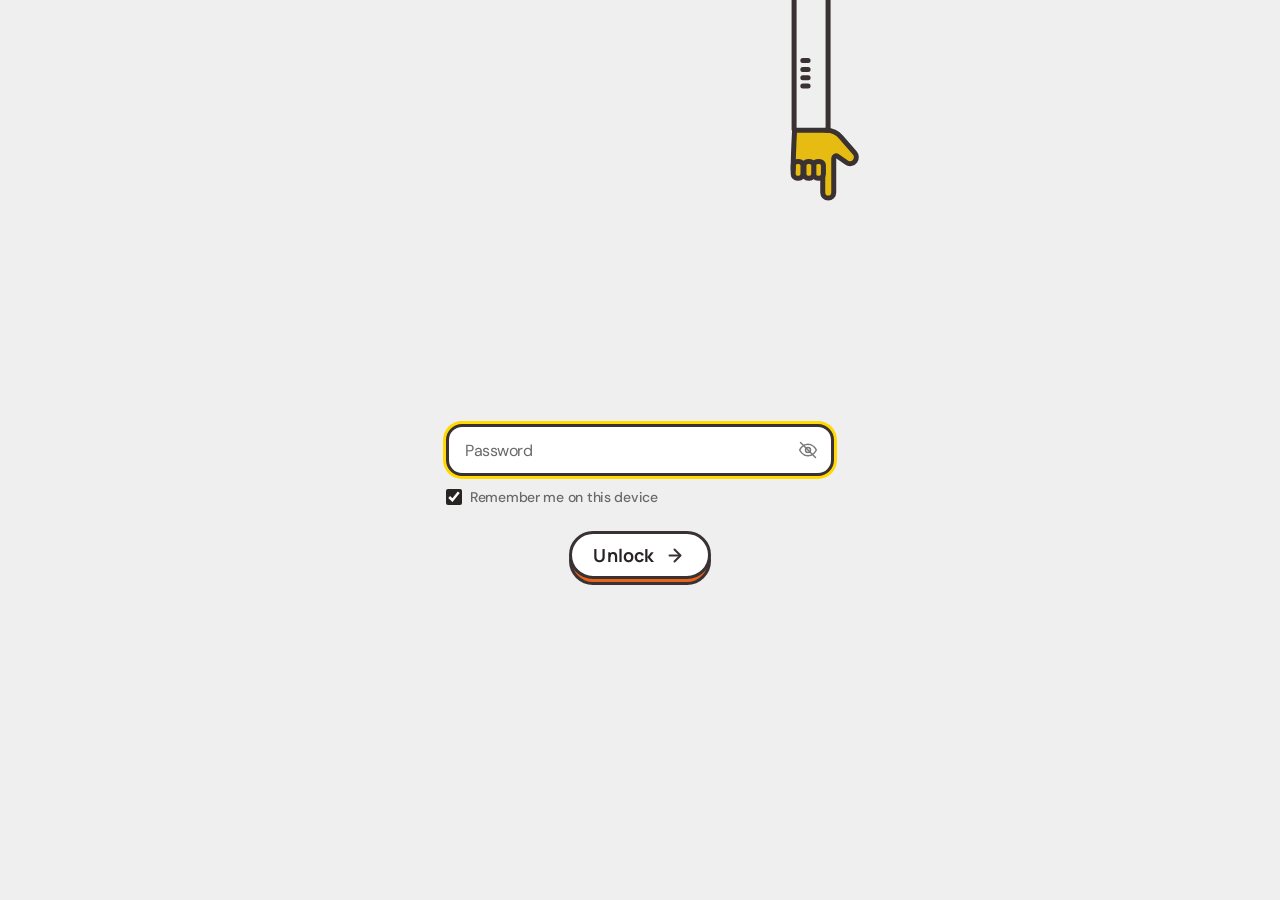
==== commit 9bb58a4a: "Publish encrypted build (2026-10-28 05:34)" ====
--- a/index.html
+++ b/index.html
@@ -741,7 +741,7 @@
   const templateToggleAltShow = "Show password",
       templateToggleAltHide = "Hide password",
       isRememberEnabled = true,
-      staticryptConfig = {"staticryptEncryptedMsgUniqueVariableName":"[base64]","isRememberEnabled":true,"rememberDurationInDays":30,"staticryptSaltUniqueVariableName":"8416d9dc185514ecc7b9c62ba1b47d3d"};
+      staticryptConfig = {"staticryptEncryptedMsgUniqueVariableName":"[base64]","isRememberEnabled":true,"rememberDurationInDays":30,"staticryptSaltUniqueVariableName":"8416d9dc185514ecc7b9c62ba1b47d3d"};
 
   const staticrypt = staticryptInitiator.init(staticryptConfig, {
     rememberExpirationKey: "staticrypt_expiration",
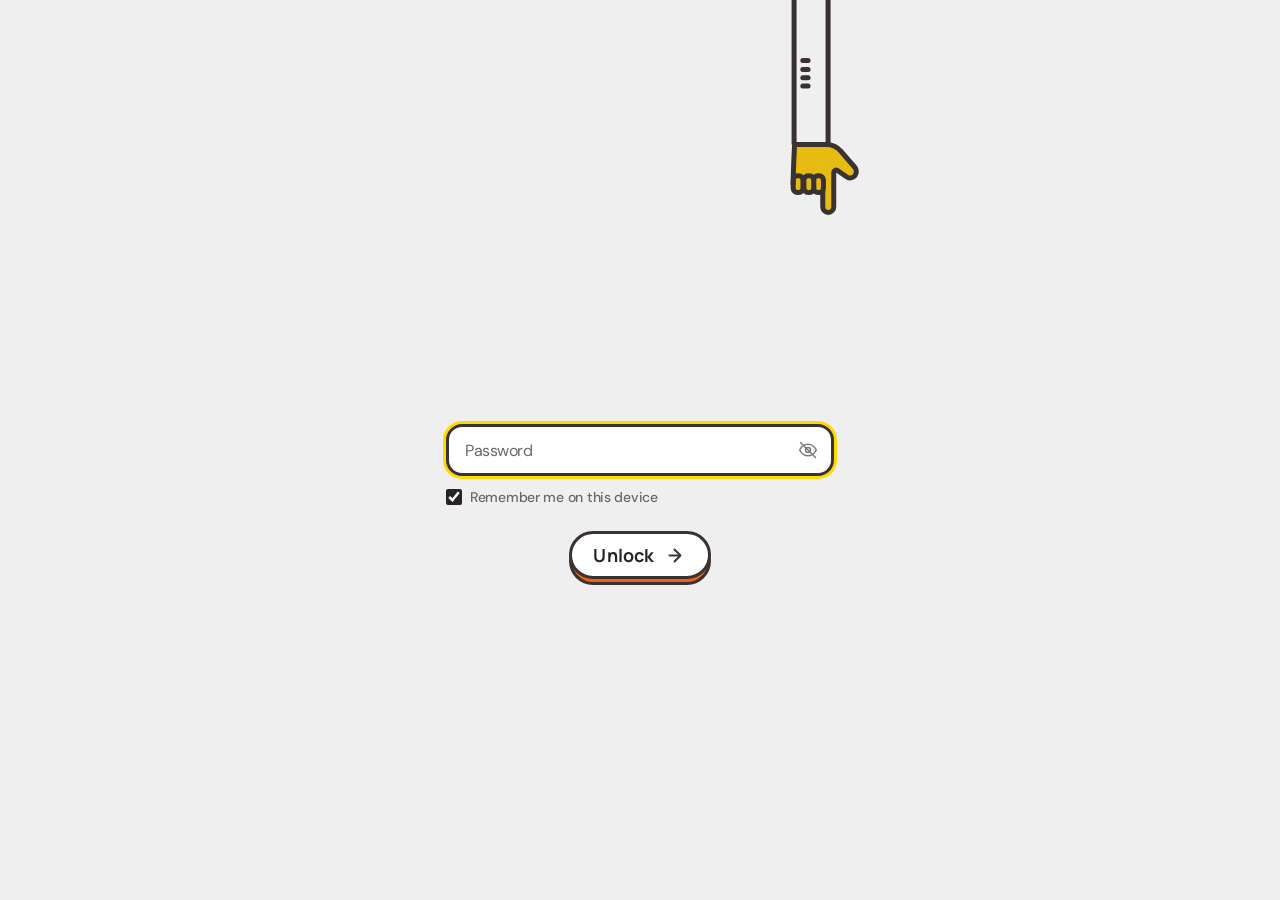
==== commit 4296d2a6: "Publish encrypted build (2026-10-28 21:12)" ====
--- a/index.html
+++ b/index.html
@@ -741,7 +741,7 @@
   const templateToggleAltShow = "Show password",
       templateToggleAltHide = "Hide password",
       isRememberEnabled = true,
-      staticryptConfig = {"staticryptEncryptedMsgUniqueVariableName":"[base64]","isRememberEnabled":true,"rememberDurationInDays":30,"staticryptSaltUniqueVariableName":"8416d9dc185514ecc7b9c62ba1b47d3d"};
+      staticryptConfig = {"staticryptEncryptedMsgUniqueVariableName":"[base64]","isRememberEnabled":true,"rememberDurationInDays":30,"staticryptSaltUniqueVariableName":"8416d9dc185514ecc7b9c62ba1b47d3d"};
 
   const staticrypt = staticryptInitiator.init(staticryptConfig, {
     rememberExpirationKey: "staticrypt_expiration",
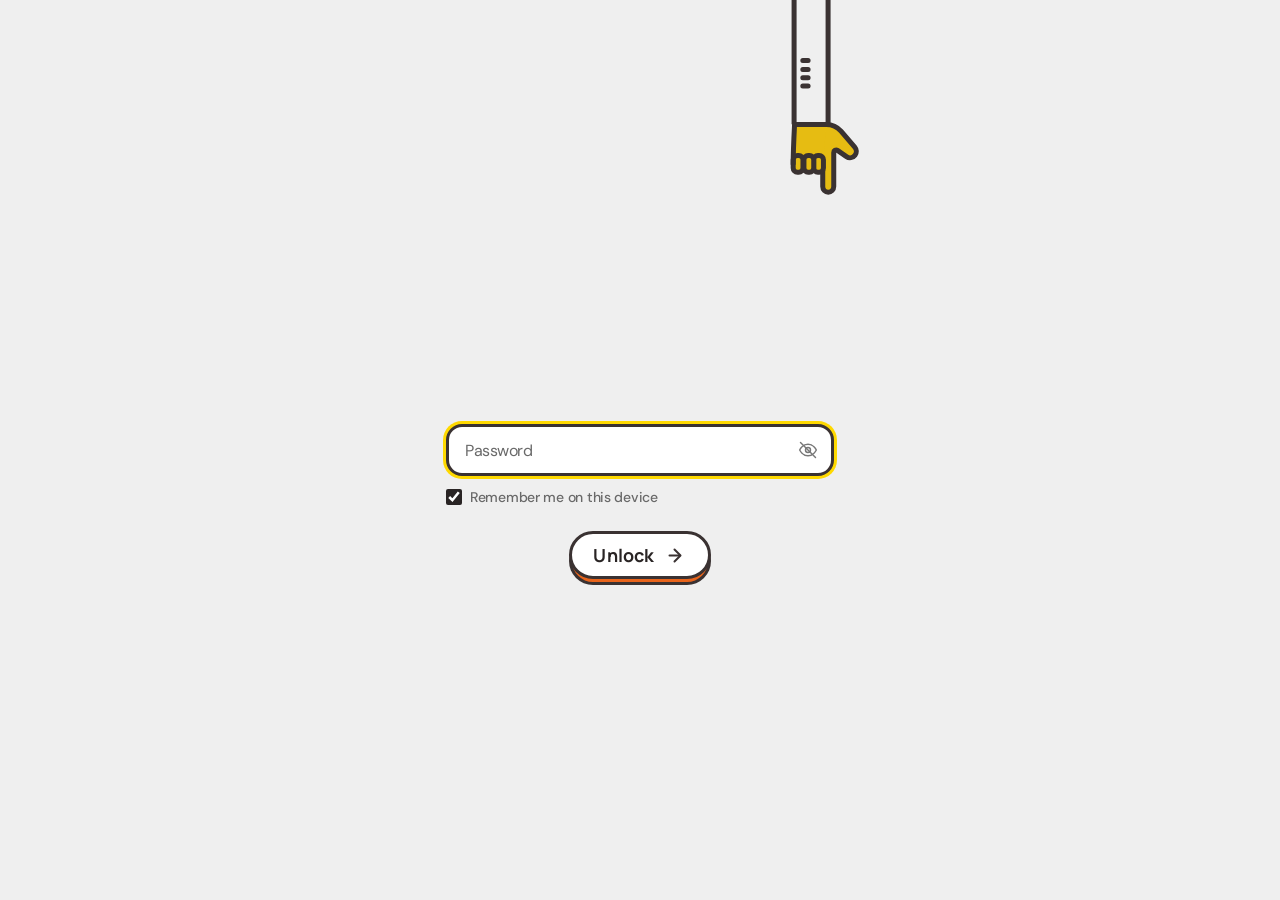
==== commit b5158e5e: "Publish encrypted build (2026-10-28 21:36)" ====
--- a/index.html
+++ b/index.html
@@ -741,7 +741,7 @@
   const templateToggleAltShow = "Show password",
       templateToggleAltHide = "Hide password",
       isRememberEnabled = true,
-      staticryptConfig = {"staticryptEncryptedMsgUniqueVariableName":"[base64]","isRememberEnabled":true,"rememberDurationInDays":30,"staticryptSaltUniqueVariableName":"8416d9dc185514ecc7b9c62ba1b47d3d"};
+      staticryptConfig = {"staticryptEncryptedMsgUniqueVariableName":"[base64]","isRememberEnabled":true,"rememberDurationInDays":30,"staticryptSaltUniqueVariableName":"8416d9dc185514ecc7b9c62ba1b47d3d"};
 
   const staticrypt = staticryptInitiator.init(staticryptConfig, {
     rememberExpirationKey: "staticrypt_expiration",
--- a/css/tokens.css
+++ b/css/tokens.css
@@ -28,8 +28,16 @@
   --bg-main:        #EFEFEF; /* Main page backfill */
   --bg-secondary:   #E5E5E5; /* Secondary section */
   --bg-enhance:     #CBCBCB; /* Enhancement part     · Figma: Background/third */
-  --bg-dark:        #1C1C1C; /* Main page BG for dark page */
-  --background-dark: #3F3D3D; /* Card surface on dark pages */
+  --bg-dark:        var(--bg-dark-primary);   /* alias, kept for existing pages */
+  --background-dark: var(--bg-dark-secondary); /* alias, kept for existing pages */
+
+  /* ---------- Foreground-dark (Figma) ---------- */
+  --fg-dark-primary:  #F5F5F5; /* dark-primary: headings/text on dark pages */
+  --fg-dark-body:     #B1B1B1; /* dark-body: body text on dark pages */
+
+  /* ---------- Background-dark (Figma) ---------- */
+  --bg-dark-primary:   #1C1C1C; /* Dark-primary: main page BG for dark page */
+  --bg-dark-secondary: #353535; /* Dark-secondary: cards / surfaces on dark pages */
 
   /* ---------- Branding / highlight ---------- */
   --brand-yellow-1: #FFD900; /* Yellow decoration · Figma: Branding/main */
@@ -85,12 +93,12 @@
 
 /* Dark page variant: add data-theme="dark" to <html> or any section */
 [data-theme="dark"] {
-  --color-text:        #F5F5F5;
+  --color-text:        var(--fg-dark-primary);
   --color-text-strong: #EFEFEF;
   --color-text-sub:    #CBCBCB;
-  --color-text-body:   #B1B1B1;
+  --color-text-body:   var(--fg-dark-body);
   --color-text-muted:  #969592;
   --color-border:      #3A3232;
-  --color-page:        var(--bg-dark);
+  --color-page:        var(--bg-dark-primary);
   --color-surface:     #292424;
 }
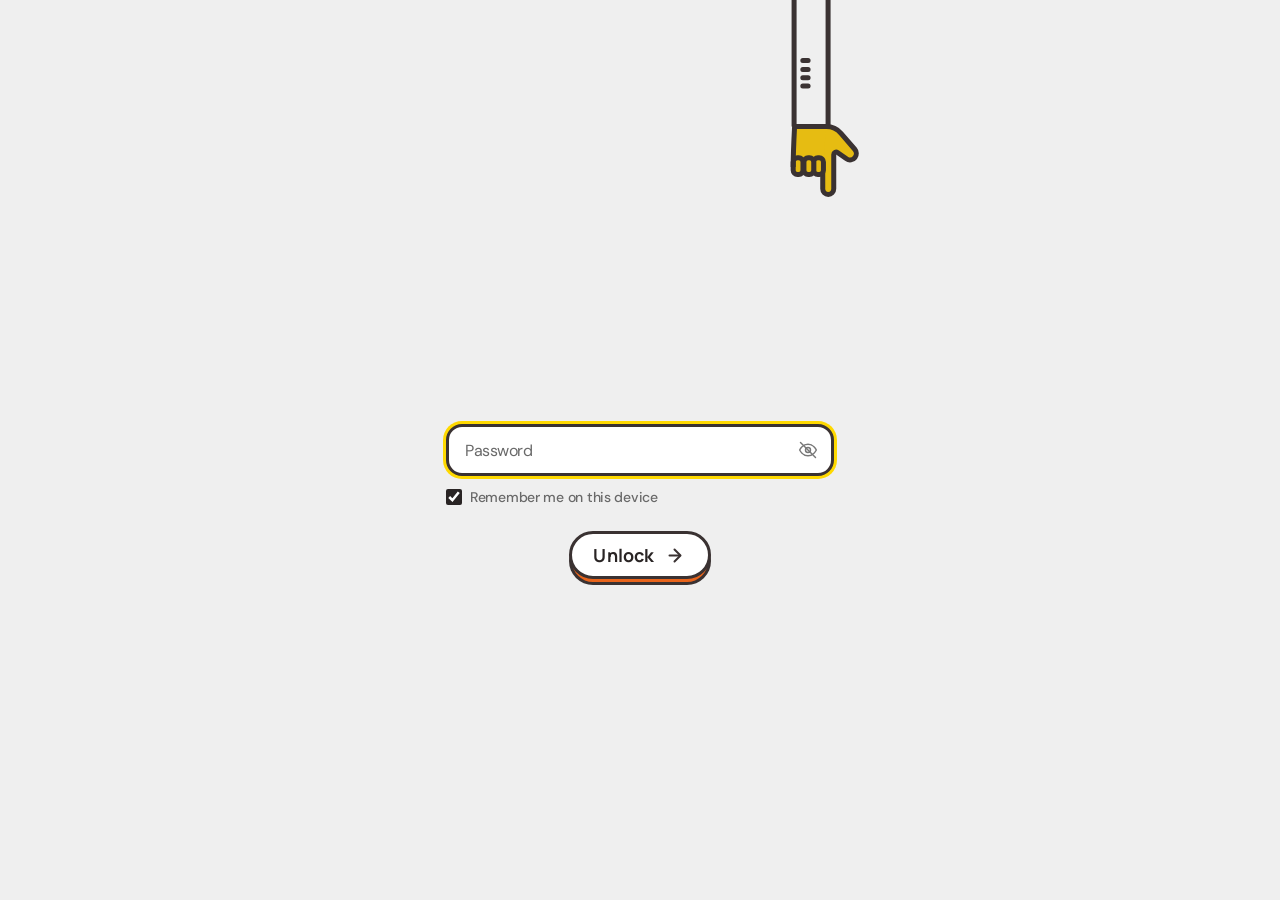
==== commit 4ad5dafa: "Publish encrypted build (2026-10-28 22:38)" ====
--- a/index.html
+++ b/index.html
@@ -741,7 +741,7 @@
   const templateToggleAltShow = "Show password",
       templateToggleAltHide = "Hide password",
       isRememberEnabled = true,
-      staticryptConfig = {"staticryptEncryptedMsgUniqueVariableName":"[base64]","isRememberEnabled":true,"rememberDurationInDays":30,"staticryptSaltUniqueVariableName":"8416d9dc185514ecc7b9c62ba1b47d3d"};
+      staticryptConfig = {"staticryptEncryptedMsgUniqueVariableName":"[base64]","isRememberEnabled":true,"rememberDurationInDays":30,"staticryptSaltUniqueVariableName":"8416d9dc185514ecc7b9c62ba1b47d3d"};
 
   const staticrypt = staticryptInitiator.init(staticryptConfig, {
     rememberExpirationKey: "staticrypt_expiration",
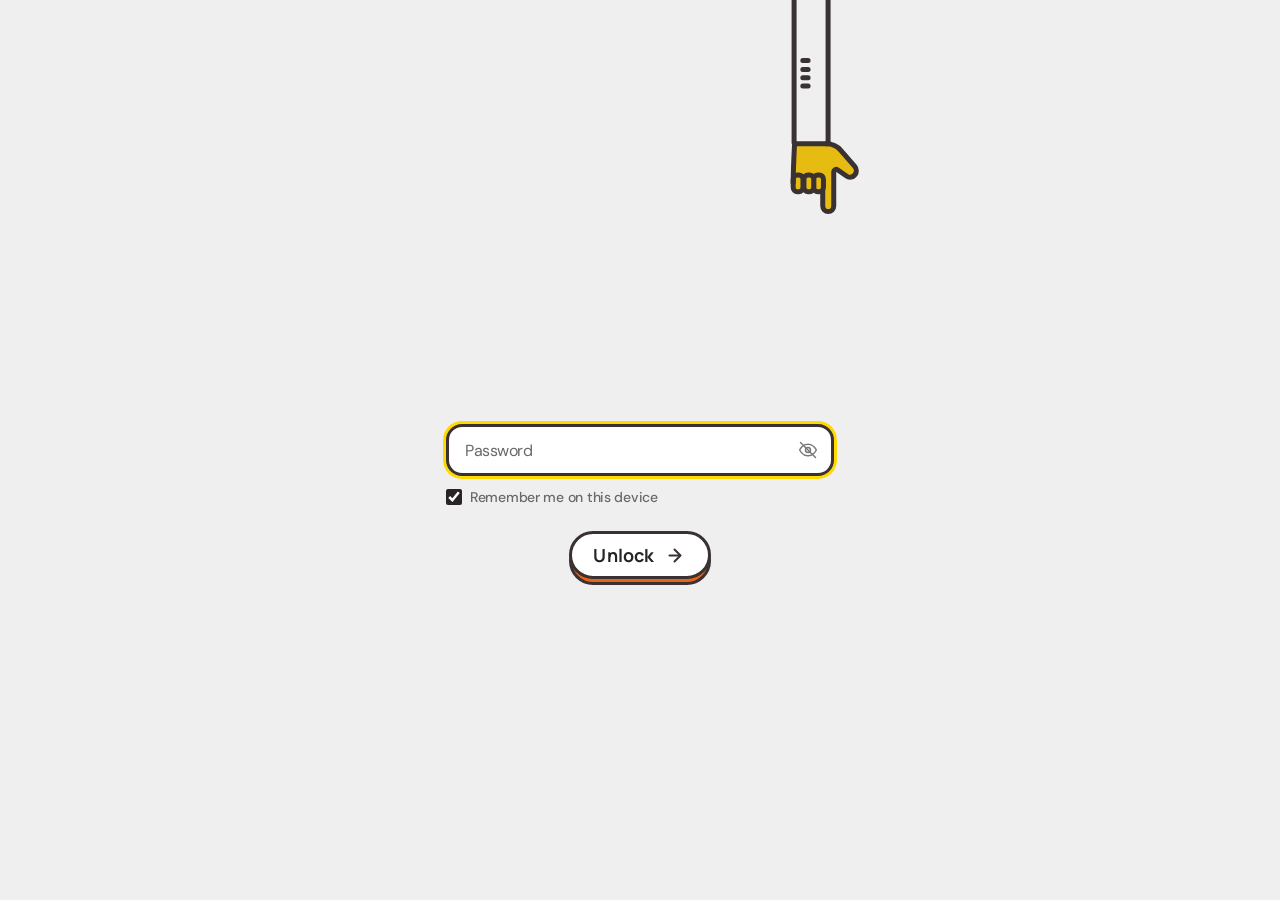
==== commit 184fa550: "Publish encrypted build (2026-10-28 22:47)" ====
--- a/index.html
+++ b/index.html
@@ -741,7 +741,7 @@
   const templateToggleAltShow = "Show password",
       templateToggleAltHide = "Hide password",
       isRememberEnabled = true,
-      staticryptConfig = {"staticryptEncryptedMsgUniqueVariableName":"[base64]","isRememberEnabled":true,"rememberDurationInDays":30,"staticryptSaltUniqueVariableName":"8416d9dc185514ecc7b9c62ba1b47d3d"};
+      staticryptConfig = {"staticryptEncryptedMsgUniqueVariableName":"[base64]","isRememberEnabled":true,"rememberDurationInDays":30,"staticryptSaltUniqueVariableName":"8416d9dc185514ecc7b9c62ba1b47d3d"};
 
   const staticrypt = staticryptInitiator.init(staticryptConfig, {
     rememberExpirationKey: "staticrypt_expiration",
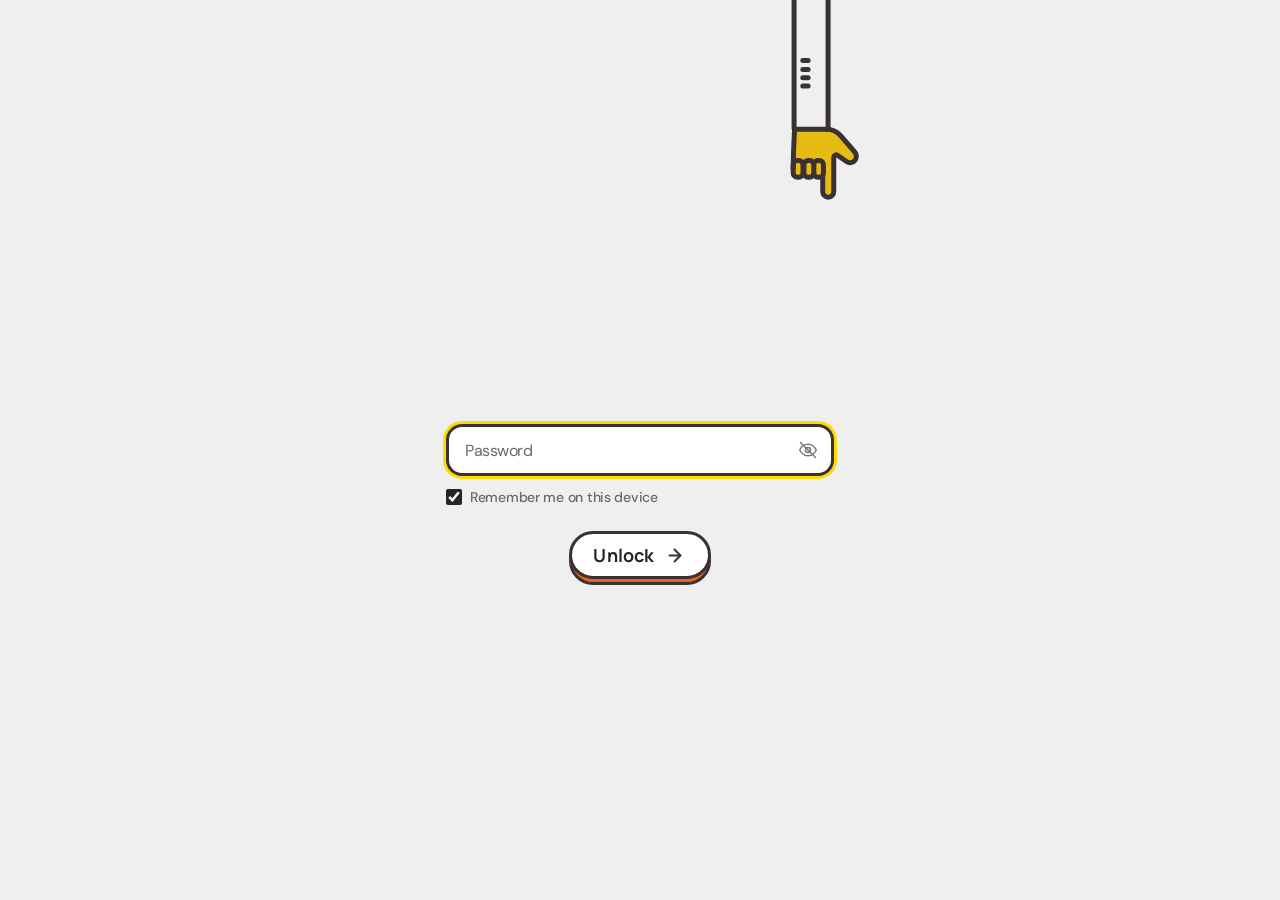
==== commit 5381e670: "Publish encrypted build (2026-11-01 05:53)" ====
--- a/index.html
+++ b/index.html
@@ -741,7 +741,7 @@
   const templateToggleAltShow = "Show password",
       templateToggleAltHide = "Hide password",
       isRememberEnabled = true,
-      staticryptConfig = {"staticryptEncryptedMsgUniqueVariableName":"[base64]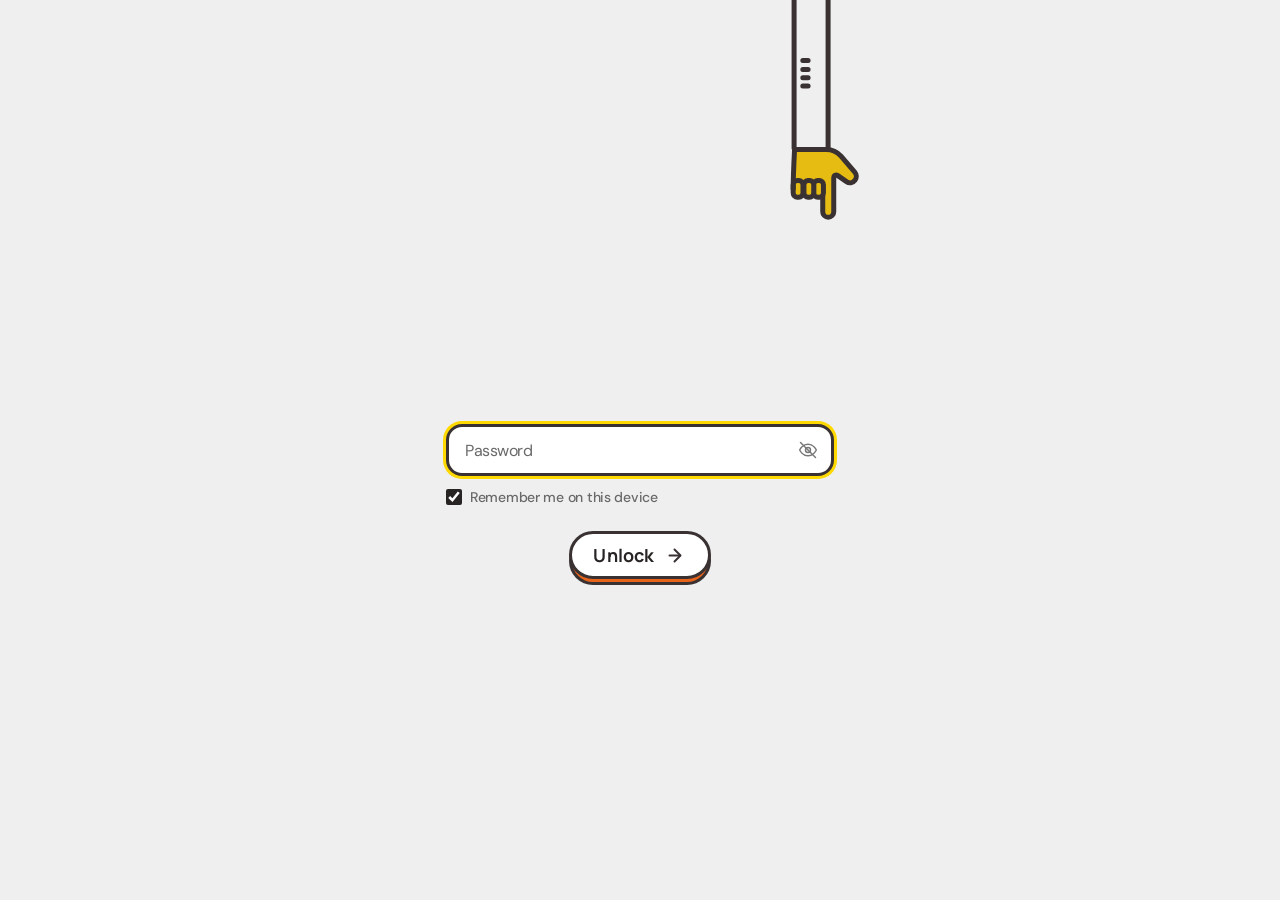
